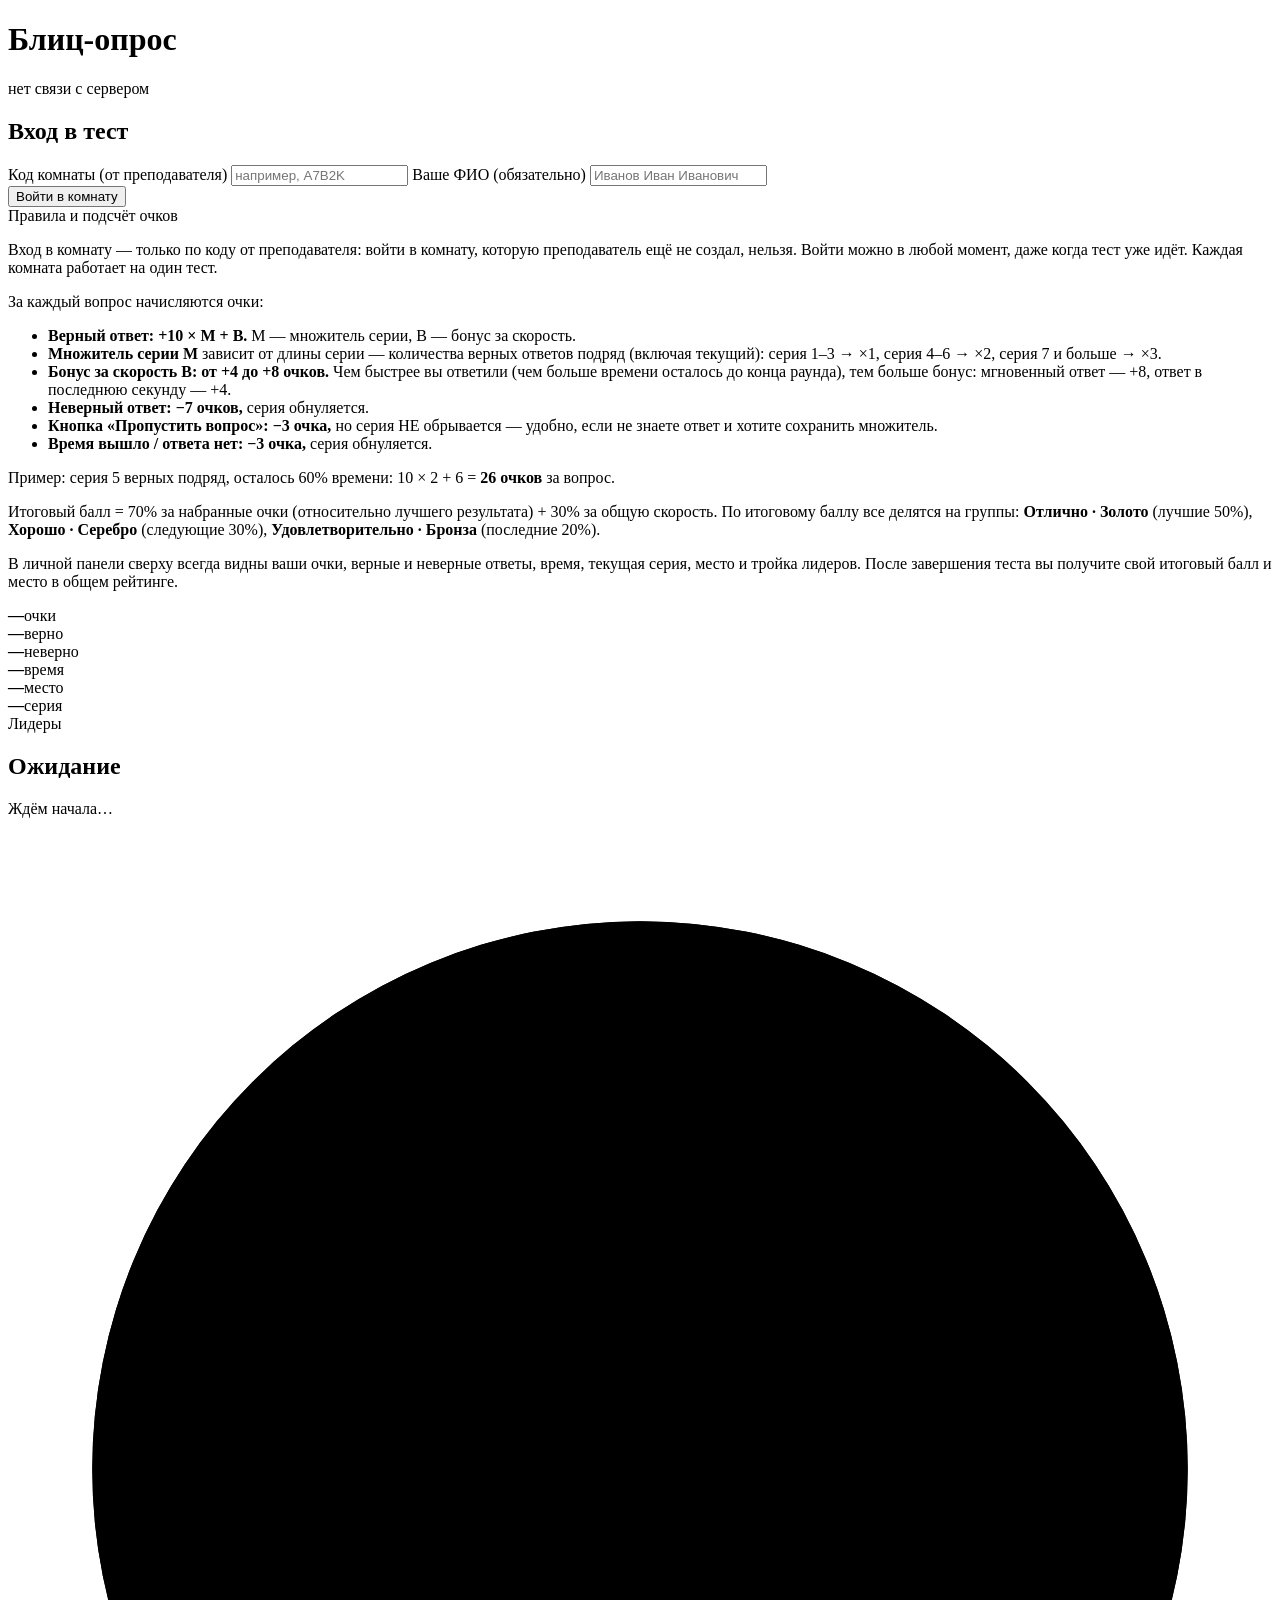
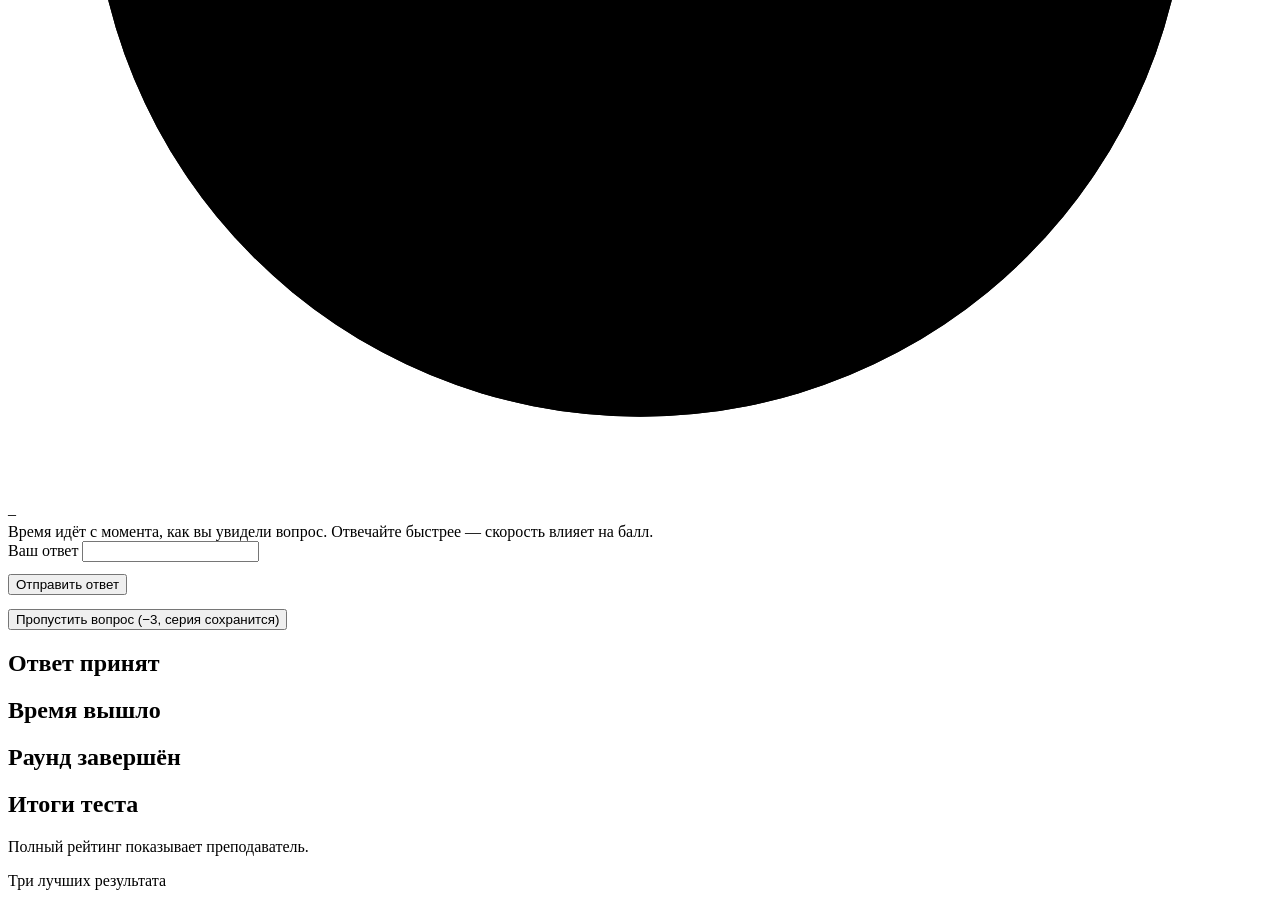
==== index.html @ c529101a "Add files via upload" ====
<!DOCTYPE html>
<html lang="ru">
<head>
<meta charset="utf-8">
<meta name="viewport" content="width=device-width, initial-scale=1">
<title>Блиц-опрос — вход для студентов</title>
<link rel="stylesheet" href="css/style.css">
</head>
<body>
<div class="wrap">
  <h1>Блиц-опрос</h1>
  <p class="sub"><span id="conn" class="statusdot"></span><span id="conn-text">нет связи с сервером</span></p>

  <!-- Первая страница сайта: вход только для студентов.
       Панель преподавателя открывается только по прямой ссылке teacher.html -->

  <section id="sec-join" class="card">
    <h2>Вход в тест</h2>
    <label for="in-room">Код комнаты (от преподавателя)</label>
    <input type="text" id="in-room" maxlength="12" placeholder="например, A7B2K" autocomplete="off">
    <label for="in-name">Ваше ФИО (обязательно)</label>
    <input type="text" id="in-name" maxlength="60" placeholder="Иванов Иван Иванович" autocomplete="off">
    <div class="err" id="name-error"></div>
    <div class="row">
      <button id="btn-join">Войти в комнату</button>
    </div>

    <!-- Правила: подробно о подсчёте очков, сериях и бонусах -->
    <div class="rules">
      <div class="rules-title">Правила и подсчёт очков</div>
      <p>Вход в комнату — только по коду от преподавателя: войти в комнату,
      которую преподаватель ещё не создал, нельзя. Войти можно в любой момент,
      даже когда тест уже идёт. Каждая комната работает на один тест.</p>
      <p>За каждый вопрос начисляются очки:</p>
      <ul>
        <li><b>Верный ответ: +10 × M + B.</b> M — множитель серии, B — бонус за скорость.</li>
        <li><b>Множитель серии M</b> зависит от длины серии — количества верных
        ответов подряд (включая текущий): серия 1–3 → ×1, серия 4–6 → ×2,
        серия 7 и больше → ×3.</li>
        <li><b>Бонус за скорость B: от +4 до +8 очков.</b> Чем быстрее вы ответили
        (чем больше времени осталось до конца раунда), тем больше бонус:
        мгновенный ответ — +8, ответ в последнюю секунду — +4.</li>
        <li><b>Неверный ответ: −7 очков,</b> серия обнуляется.</li>
        <li><b>Кнопка «Пропустить вопрос»: −3 очка,</b> но серия НЕ обрывается —
        удобно, если не знаете ответ и хотите сохранить множитель.</li>
        <li><b>Время вышло / ответа нет: −3 очка,</b> серия обнуляется.</li>
      </ul>
      <p>Пример: серия 5 верных подряд, осталось 60% времени:
      10 × 2 + 6 = <b>26 очков</b> за вопрос.</p>
      <p>Итоговый балл = 70% за набранные очки (относительно лучшего результата)
      + 30% за общую скорость. По итоговому баллу все делятся на группы:
      <b>Отлично · Золото</b> (лучшие 50%), <b>Хорошо · Серебро</b> (следующие 30%),
      <b>Удовлетворительно · Бронза</b> (последние 20%).</p>
      <p>В личной панели сверху всегда видны ваши очки, верные и неверные ответы,
      время, текущая серия, место и тройка лидеров. После завершения теста вы
      получите свой итоговый балл и место в общем рейтинге.</p>
    </div>
  </section>

  <section id="panel-personal" class="panel hidden">
    <div class="p-head">
      <span id="p-name" class="p-name"></span>
    </div>
    <div class="stats">
      <div class="stat accent"><b id="p-points">—</b><span>очки</span></div>
      <div class="stat"><b id="p-correct">—</b><span>верно</span></div>
      <div class="stat"><b id="p-wrong">—</b><span>неверно</span></div>
      <div class="stat"><b id="p-time">—</b><span>время</span></div>
      <div class="stat"><b id="p-place">—</b><span>место</span></div>
      <div class="stat"><b id="p-streak">—</b><span>серия</span></div>
    </div>

    <div class="podium-cap">Лидеры</div>
    <div class="podium" id="p-podium"></div>
  </section>

  <section id="sec-wait" class="card hidden">
    <h2>Ожидание</h2>
    <p id="wait-text" class="muted">Ждём начала…</p>
  </section>

  <section id="sec-question" class="card hidden">
    <p class="muted" id="q-round" style="margin-top:0"></p>
    <h2 id="q-type" style="margin-top:4px"></h2>
    <div class="timerline">
      <div class="ring" id="ring-wrap">
        <svg viewBox="0 0 120 120" aria-hidden="true">
          <circle class="ring-bg" cx="60" cy="60" r="52"></circle>
          <circle class="ring-fg" cx="60" cy="60" r="52" id="ring-fg"></circle>
        </svg>
        <div class="ring-num" id="t-num">–</div>
      </div>
      <p class="muted grow" style="margin:0">Время идёт с момента, как вы увидели вопрос. Отвечайте быстрее — скорость влияет на балл.</p>
    </div>
    <div id="q-choice" class="hidden">
      <div class="optgrid" id="q-options"></div>
    </div>
    <div id="q-textblock" class="hidden">
      <label for="q-input">Ваш ответ</label>
      <input type="text" id="q-input" maxlength="200" autocomplete="off">
      <div class="row" style="margin-top:12px">
        <button id="q-send">Отправить ответ</button>
      </div>
    </div>
    <div class="row" style="margin-top:14px">
      <button id="q-skip" class="ghost">Пропустить вопрос (−3, серия сохранится)</button>
    </div>
  </section>

  <section id="sec-sent" class="card hidden">
    <h2>Ответ принят</h2>
    <p id="sent-text" class="muted"></p>
  </section>

  <section id="sec-late" class="card hidden">
    <h2>Время вышло</h2>
    <p id="late-text" class="muted"></p>
  </section>

  <section id="sec-judge" class="card hidden">
    <h2>Раунд завершён</h2>
    <p id="verdict" style="white-space:pre-line"></p>
  </section>

  <section id="sec-final" class="card hidden">
    <h2>Итоги теста</h2>
    <div class="final-me" id="final-me"></div>
    <p class="muted">Полный рейтинг показывает преподаватель.</p>
    <div class="podium-cap">Три лучших результата</div>
    <div class="podium" id="final-top3"></div>
  </section>
</div>
<script src="js/common.js"></script>
<script src="js/student.js"></script>
</body>
</html>
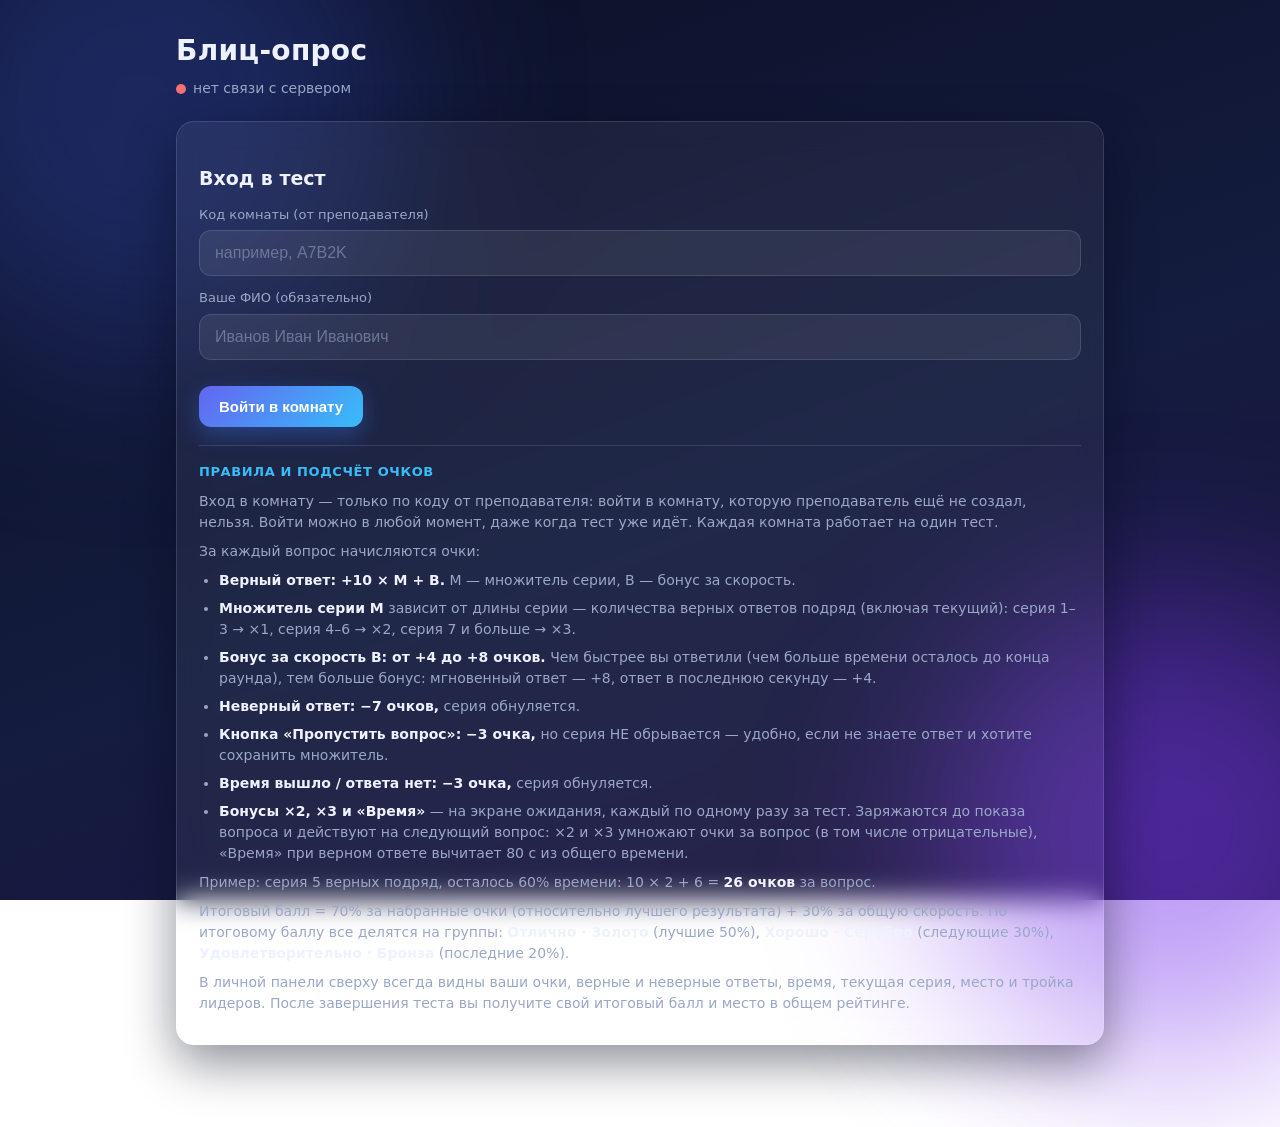
==== commit 8c4dd57f: "Бонусы ×2/×3/«Время», завершение пустой комнаты, актуальный README - Реализованы бонусы студента (×2" ====
--- a/index.html
+++ b/index.html
@@ -44,6 +44,10 @@
         <li><b>Кнопка «Пропустить вопрос»: −3 очка,</b> но серия НЕ обрывается —
         удобно, если не знаете ответ и хотите сохранить множитель.</li>
         <li><b>Время вышло / ответа нет: −3 очка,</b> серия обнуляется.</li>
+        <li><b>Бонусы ×2, ×3 и «Время»</b> — на экране ожидания, каждый по одному
+        разу за тест. Заряжаются до показа вопроса и действуют на следующий вопрос:
+        ×2 и ×3 умножают очки за вопрос (в том числе отрицательные), «Время» при
+        верном ответе вычитает 80 с из общего времени.</li>
       </ul>
       <p>Пример: серия 5 верных подряд, осталось 60% времени:
       10 × 2 + 6 = <b>26 очков</b> за вопрос.</p>
@@ -60,6 +64,7 @@
   <section id="panel-personal" class="panel hidden">
     <div class="p-head">
       <span id="p-name" class="p-name"></span>
+      <span id="p-armed" class="chip armed hidden"></span>
     </div>
     <div class="stats">
       <div class="stat accent"><b id="p-points">—</b><span>очки</span></div>
@@ -70,6 +75,18 @@
       <div class="stat"><b id="p-streak">—</b><span>серия</span></div>
     </div>
 
+    <div class="podium-cap">Бонусы — активируйте до показа вопроса, каждый можно использовать один раз</div>
+    <div class="bonuses">
+      <button type="button" class="bonus" data-b="double" id="b-double"><b>×2</b><span>Двойные очки</span></button>
+      <button type="button" class="bonus" data-b="triple" id="b-triple"><b>×3</b><span>Тройные очки</span></button>
+      <button type="button" class="bonus" data-b="time" id="b-time"><b>−80 с</b><span>Запас времени</span></button>
+    </div>
+    <p class="muted" style="font-size:12.5px;margin:8px 0 0">
+      Каждый бонус — один раз за тест, заряжается до показа вопроса и действует на следующий вопрос.
+      ×2 и ×3 умножают очки за вопрос целиком (в плюс и в минус: неверный ответ при ×3 = −21,
+      пропуск или таймаут = −9). «Время» при верном ответе вычитает 80 с из общего времени.
+      Повторное нажатие на заряженный бонус снимает заряд, пока вопрос не показан.
+    </p>
     <div class="podium-cap">Лидеры</div>
     <div class="podium" id="p-podium"></div>
   </section>
@@ -82,6 +99,7 @@
   <section id="sec-question" class="card hidden">
     <p class="muted" id="q-round" style="margin-top:0"></p>
     <h2 id="q-type" style="margin-top:4px"></h2>
+    <div id="q-bonus" class="chip armed hidden" style="margin-top:10px"></div>
     <div class="timerline">
       <div class="ring" id="ring-wrap">
         <svg viewBox="0 0 120 120" aria-hidden="true">
--- a/css/style.css
+++ b/css/style.css
@@ -0,0 +1,226 @@
+/* ===== Блиц-опрос — современная динамичная тёмная тема ===== */
+:root{
+  --bg1:#0b1026; --bg2:#141c3f;
+  --card:rgba(255,255,255,.055);
+  --line:rgba(255,255,255,.12);
+  --ink:#eef2ff; --muted:#9aa7c7;
+  --accent:#38bdf8; --accent2:#6366f1;
+  --ok:#34d399; --bad:#f87171;
+  --gold1:#ffe08a; --gold2:#f5a524;
+  --silver1:#eef2f8; --silver2:#aab8cc;
+  --bronze1:#f3c29a; --bronze2:#c9803e;
+  --radius:18px;
+  --shadow:0 18px 50px rgba(2,6,23,.45);
+}
+*{box-sizing:border-box}
+html,body{min-height:100%}
+body{
+  margin:0;color:var(--ink);
+  font-family:"Segoe UI",system-ui,-apple-system,Roboto,Arial,sans-serif;
+  background:linear-gradient(160deg,var(--bg1),var(--bg2) 55%,#1d1440);
+  background-attachment:fixed;line-height:1.5;overflow-x:hidden;
+}
+/* плавающие световые пятна */
+body::before,body::after{
+  content:"";position:fixed;z-index:-1;border-radius:50%;
+  filter:blur(90px);opacity:.5;pointer-events:none;
+}
+body::before{width:520px;height:520px;background:#2b3d8f;top:-160px;left:-120px;animation:float1 14s ease-in-out infinite alternate}
+body::after{width:460px;height:460px;background:#7c3aed;bottom:-160px;right:-120px;animation:float2 17s ease-in-out infinite alternate}
+@keyframes float1{to{transform:translate(90px,70px) scale(1.15)}}
+@keyframes float2{to{transform:translate(-80px,-60px) scale(1.1)}}
+
+.wrap{max-width:960px;margin:0 auto;padding:30px 16px 64px}
+h1{font-size:28px;margin:0 0 6px;letter-spacing:.3px}
+h2{font-size:19px;margin:20px 0 10px}
+.sub{color:var(--muted);margin:0 0 22px;font-size:14px}
+.card{
+  background:var(--card);border:1px solid var(--line);border-radius:var(--radius);
+  box-shadow:var(--shadow);padding:22px;margin-bottom:18px;
+  backdrop-filter:blur(14px);-webkit-backdrop-filter:blur(14px);
+  animation:fadeUp .4s ease both;
+}
+@keyframes fadeUp{from{opacity:0;transform:translateY(14px)}to{opacity:1;transform:none}}
+.hidden{display:none!important}
+.muted{color:var(--muted)}
+.row{display:flex;gap:12px;flex-wrap:wrap;align-items:center}
+.grow{flex:1 1 240px}
+label{display:block;font-size:13px;color:var(--muted);margin:12px 0 6px}
+input[type=text],input[type=password]{
+  width:100%;padding:13px 15px;font-size:16px;color:var(--ink);
+  background:rgba(255,255,255,.07);border:1px solid var(--line);border-radius:12px;
+  transition:border .2s,box-shadow .2s;
+}
+input::placeholder{color:#6b7699}
+input:focus{outline:none;border-color:var(--accent);box-shadow:0 0 0 3px rgba(56,189,248,.25)}
+.shake{animation:shake .45s}
+@keyframes shake{20%,60%{transform:translateX(-7px)}40%,80%{transform:translateX(7px)}}
+
+button{
+  padding:12px 20px;font-size:15px;font-weight:700;color:#fff;cursor:pointer;
+  border:0;border-radius:12px;
+  background:linear-gradient(135deg,var(--accent2),var(--accent));
+  box-shadow:0 8px 22px rgba(56,120,248,.35);
+  transition:transform .15s,box-shadow .15s,filter .15s;
+}
+button:hover:not(:disabled){transform:translateY(-2px);box-shadow:0 12px 26px rgba(56,120,248,.45);filter:saturate(1.15)}
+button:active:not(:disabled){transform:translateY(0) scale(.98)}
+button:disabled{background:rgba(255,255,255,.14);box-shadow:none;cursor:not-allowed;color:#8b96b5}
+button.ghost{background:transparent;border:1px solid var(--line);color:var(--ink);box-shadow:none}
+button.ghost:hover:not(:disabled){border-color:var(--accent);color:var(--accent);transform:translateY(-2px)}
+button.big{display:block;width:100%;text-align:left;margin-top:10px;padding:17px 20px;font-size:16px}
+button.danger{background:linear-gradient(135deg,#e11d48,#f43f5e)}
+button.success{background:linear-gradient(135deg,#059669,#34d399)}
+
+/* --- кольцо-таймер --- */
+.timerline{display:flex;gap:20px;align-items:center;margin:12px 0 18px;flex-wrap:wrap}
+.ring{position:relative;width:112px;height:112px;flex:0 0 auto}
+.ring svg{width:100%;height:100%;transform:rotate(-90deg)}
+.ring circle{fill:none;stroke-width:9;stroke-linecap:round}
+.ring .ring-bg{stroke:rgba(255,255,255,.12)}
+.ring .ring-fg{stroke:var(--accent);stroke-dasharray:326.73;transition:stroke-dashoffset .25s linear,stroke .3s}
+.ring-num{position:absolute;inset:0;display:flex;align-items:center;justify-content:center;font-size:36px;font-weight:800;font-variant-numeric:tabular-nums}
+.ring.low .ring-fg{stroke:var(--bad)}
+.ring.low .ring-num{color:var(--bad);animation:pop 1s infinite}
+@keyframes pop{50%{transform:scale(1.12)}}
+
+table{width:100%;border-collapse:collapse;font-size:15px}
+th,td{padding:10px;border-bottom:1px solid var(--line);text-align:left;vertical-align:middle}
+th{color:var(--muted);font-size:12.5px;font-weight:700;text-transform:uppercase;letter-spacing:.4px}
+tr.top1{background:linear-gradient(90deg,rgba(245,165,36,.16),transparent)}
+tr.top2{background:linear-gradient(90deg,rgba(203,213,225,.13),transparent)}
+tr.top3{background:linear-gradient(90deg,rgba(201,128,62,.16),transparent)}
+
+.place{display:inline-flex;align-items:center;justify-content:center;min-width:30px;height:30px;padding:0 7px;border-radius:999px;font-weight:800;background:rgba(255,255,255,.08)}
+.place.m1{background:linear-gradient(135deg,var(--gold1),var(--gold2));color:#3d2b00}
+.place.m2{background:linear-gradient(135deg,var(--silver1),var(--silver2));color:#2c3440}
+.place.m3{background:linear-gradient(135deg,var(--bronze1),var(--bronze2));color:#3a2003}
+
+.chip{display:inline-block;padding:4px 12px;border-radius:999px;font-size:12.5px;font-weight:800;white-space:nowrap}
+.chip.g1{background:linear-gradient(135deg,var(--gold1),var(--gold2));color:#3d2b00}
+.chip.g2{background:linear-gradient(135deg,var(--silver1),var(--silver2));color:#2c3440}
+.chip.g3{background:linear-gradient(135deg,var(--bronze1),var(--bronze2));color:#3a2003}
+.chip.ok{background:rgba(52,211,153,.18);color:var(--ok)}
+.chip.bad{background:rgba(248,113,113,.18);color:var(--bad)}
+
+.names{color:var(--muted);font-size:13px;margin-top:4px}
+code.room{font-size:26px;font-weight:800;letter-spacing:4px;background:linear-gradient(135deg,rgba(99,102,241,.35),rgba(56,189,248,.3));border:1px solid var(--line);border-radius:12px;padding:8px 18px;display:inline-block}
+.statusdot{display:inline-block;width:10px;height:10px;border-radius:50%;background:var(--bad);margin-right:7px;vertical-align:middle}
+.statusdot.on{background:var(--ok);animation:pulse 1.6s infinite}
+@keyframes pulse{0%{box-shadow:0 0 0 0 rgba(52,211,153,.5)}70%{box-shadow:0 0 0 9px rgba(52,211,153,0)}100%{box-shadow:0 0 0 0 rgba(52,211,153,0)}}
+
+/* студенты — чипы с инициалами (нажатие удаляет студента) */
+.stuchips{display:flex;flex-wrap:wrap;gap:9px;margin-top:8px}
+.stu-chip{display:inline-flex;align-items:center;gap:8px;background:rgba(255,255,255,.07);border:1px solid var(--line);border-radius:999px;padding:5px 13px 5px 5px;font-size:14px;color:var(--ink);font-family:inherit;box-shadow:none;animation:fadeUp .3s ease both;cursor:pointer}
+.stu-chip:hover:not(:disabled){transform:translateY(-2px);border-color:var(--bad);box-shadow:none;filter:none}
+.stu-chip .x{font-style:normal;font-weight:800;color:var(--muted);margin-left:2px}
+.stu-chip:hover .x{color:var(--bad)}
+.avatar{display:inline-flex;align-items:center;justify-content:center;width:28px;height:28px;border-radius:50%;background:linear-gradient(135deg,var(--accent2),var(--accent));font-style:normal;font-weight:800;font-size:12px;color:#fff}
+
+/* --- бонусы студента --- */
+.bonuses{display:grid;grid-template-columns:repeat(3,1fr);gap:10px;margin-top:6px}
+button.bonus{display:flex;flex-direction:column;align-items:center;gap:3px;padding:13px 6px;background:rgba(255,255,255,.07);border:1px solid var(--line);border-radius:14px;box-shadow:none;color:var(--ink)}
+button.bonus b{font-size:20px;font-variant-numeric:tabular-nums}
+button.bonus span{font-size:11.5px;color:var(--muted);letter-spacing:0;text-transform:none}
+button.bonus:hover:not(:disabled){transform:translateY(-2px);border-color:var(--accent);box-shadow:none;filter:none}
+button.bonus.armed{border-color:var(--accent);background:rgba(56,189,248,.14);box-shadow:0 0 0 3px rgba(56,189,248,.18)}
+button.bonus.armed span{color:var(--accent)}
+button.bonus.used{opacity:.35;filter:grayscale(.7)}
+.chip.armed{background:rgba(56,189,248,.16);color:var(--accent);font-weight:700}
+
+/* --- статистика тестирований (первый экран преподавателя) --- */
+.rec{border:1px solid var(--line);border-radius:14px;background:rgba(255,255,255,.04);margin-bottom:10px;overflow:hidden}
+.rec-head{display:flex;align-items:center;gap:12px;padding:13px 16px;cursor:pointer;flex-wrap:wrap;transition:background .15s}
+.rec-head:hover{background:rgba(255,255,255,.05)}
+.rec-date{font-weight:800;font-variant-numeric:tabular-nums;white-space:nowrap}
+.rec-topic{font-weight:700;flex:1 1 200px;min-width:160px}
+.rec-meta{display:flex;gap:8px;flex-wrap:wrap}
+.mini{display:inline-block;padding:3px 10px;border-radius:999px;font-size:12px;font-weight:700;font-style:normal;background:rgba(255,255,255,.08);color:var(--muted);white-space:nowrap}
+.rec-body{border-top:1px solid var(--line);padding:6px 16px 14px}
+button.ghost.danger-text{color:var(--bad)}
+button.ghost.danger-text:hover:not(:disabled){border-color:var(--bad);color:var(--bad)}
+
+.optgrid{display:grid;grid-template-columns:repeat(auto-fit,minmax(104px,1fr));gap:14px;margin:16px 0 4px}
+.optgrid button{font-size:26px;padding:24px 0;font-weight:800}
+
+.answerGroup{border:1px solid var(--line);border-radius:14px;padding:13px 16px;margin-bottom:12px;background:rgba(255,255,255,.04);transition:transform .15s,border-color .15s}
+.answerGroup:hover{transform:translateY(-2px);border-color:rgba(56,189,248,.45)}
+.answerGroup .head{display:flex;gap:12px;align-items:center;flex-wrap:wrap}
+.answerGroup .ans{font-weight:800;font-size:17px}
+
+/* --- личная панель студента --- */
+.panel{
+  border:1px solid var(--line);border-radius:var(--radius);background:var(--card);
+  backdrop-filter:blur(14px);-webkit-backdrop-filter:blur(14px);
+  padding:18px 20px;margin-bottom:18px;box-shadow:var(--shadow);animation:fadeUp .4s ease both;
+}
+.p-head{display:flex;gap:12px;align-items:center;flex-wrap:wrap;margin-bottom:12px}
+.p-name{font-size:20px;font-weight:800}
+.stats{display:grid;grid-template-columns:repeat(6,1fr);gap:10px}
+.stat{background:rgba(255,255,255,.06);border:1px solid var(--line);border-radius:14px;padding:12px 8px;text-align:center}
+.stat b{display:block;font-size:24px;font-weight:800;font-variant-numeric:tabular-nums}
+.stat span{font-size:12px;color:var(--muted);text-transform:uppercase;letter-spacing:.5px}
+.stat.accent b{color:var(--accent)}
+.podium-cap{font-size:12.5px;color:var(--muted);text-transform:uppercase;letter-spacing:.6px;margin:14px 0 8px}
+.podium{display:grid;grid-template-columns:repeat(3,1fr);gap:10px}
+.pod{display:flex;align-items:center;gap:10px;background:rgba(255,255,255,.05);border:1px solid var(--line);border-radius:12px;padding:9px 12px;min-width:0}
+.pod b{flex:0 0 auto;display:inline-flex;align-items:center;justify-content:center;width:28px;height:28px;border-radius:50%;font-weight:800}
+.pod span{overflow:hidden;text-overflow:ellipsis;white-space:nowrap;font-weight:600}
+.pod .score{flex:0 0 auto;margin-left:auto;font-style:normal;font-weight:800;color:var(--accent);font-variant-numeric:tabular-nums}
+.pod.p1 b{background:linear-gradient(135deg,var(--gold1),var(--gold2));color:#3d2b00}
+.pod.p2 b{background:linear-gradient(135deg,var(--silver1),var(--silver2));color:#2c3440}
+.pod.p3 b{background:linear-gradient(135deg,var(--bronze1),var(--bronze2));color:#3a2003}
+.err{color:var(--bad);font-size:14px;margin-top:8px;min-height:18px}
+
+/* --- блок правил на странице студента --- */
+.rules{
+  margin-top:18px;border-top:1px solid var(--line);padding-top:16px;
+  font-size:14px;color:var(--ink);
+  animation:fadeUp .45s ease both;
+}
+.rules-title{
+  font-size:13px;font-weight:800;text-transform:uppercase;letter-spacing:.6px;
+  color:var(--accent);margin-bottom:10px;
+}
+.rules p{margin:8px 0;color:var(--muted)}
+.rules b{color:var(--ink)}
+.rules ul{margin:8px 0;padding-left:20px}
+.rules li{margin:7px 0;color:var(--muted)}
+.rules li b{color:var(--ink)}
+
+/* --- анимация пересчёта итогов (панель преподавателя) --- */
+.recalc-title{font-weight:800;font-size:15px;margin-bottom:8px;animation:pop 1.2s infinite}
+.recalc-bar{
+  height:12px;border-radius:999px;background:rgba(255,255,255,.08);
+  border:1px solid var(--line);overflow:hidden;
+}
+.recalc-bar i{
+  display:block;height:100%;width:0%;
+  background:linear-gradient(90deg,var(--accent2),var(--accent));
+  transition:width .12s linear;border-radius:999px;
+}
+
+/* --- итоговый результат студента --- */
+.final-me{margin:6px 0 4px}
+.final-score{
+  font-size:26px;font-weight:800;
+  background:linear-gradient(90deg,var(--accent),var(--accent2));
+  -webkit-background-clip:text;background-clip:text;color:transparent;
+  animation:pop .8s ease 1;
+}
+.final-group{color:var(--muted);font-weight:600;margin-top:4px}
+
+.cards{display:grid;grid-template-columns:1fr 1fr;gap:18px}
+.cards a{display:block;background:var(--card);border:1px solid var(--line);border-radius:var(--radius);box-shadow:var(--shadow);padding:28px;color:var(--ink);text-decoration:none;backdrop-filter:blur(14px);transition:transform .18s,border-color .18s}
+.cards a:hover{transform:translateY(-4px);border-color:var(--accent)}
+.cards .t{font-size:21px;font-weight:800;margin-bottom:8px;background:linear-gradient(90deg,var(--accent),var(--accent2));-webkit-background-clip:text;background-clip:text;color:transparent}
+@media(max-width:900px){
+  .stats{grid-template-columns:repeat(3,1fr)}
+}
+@media(max-width:640px){
+  .stats{grid-template-columns:repeat(2,1fr)}
+  .bonuses{grid-template-columns:repeat(3,1fr)}
+  .podium{grid-template-columns:1fr}
+  .ring{width:96px;height:96px}
+  .ring-num{font-size:30px}
+}
